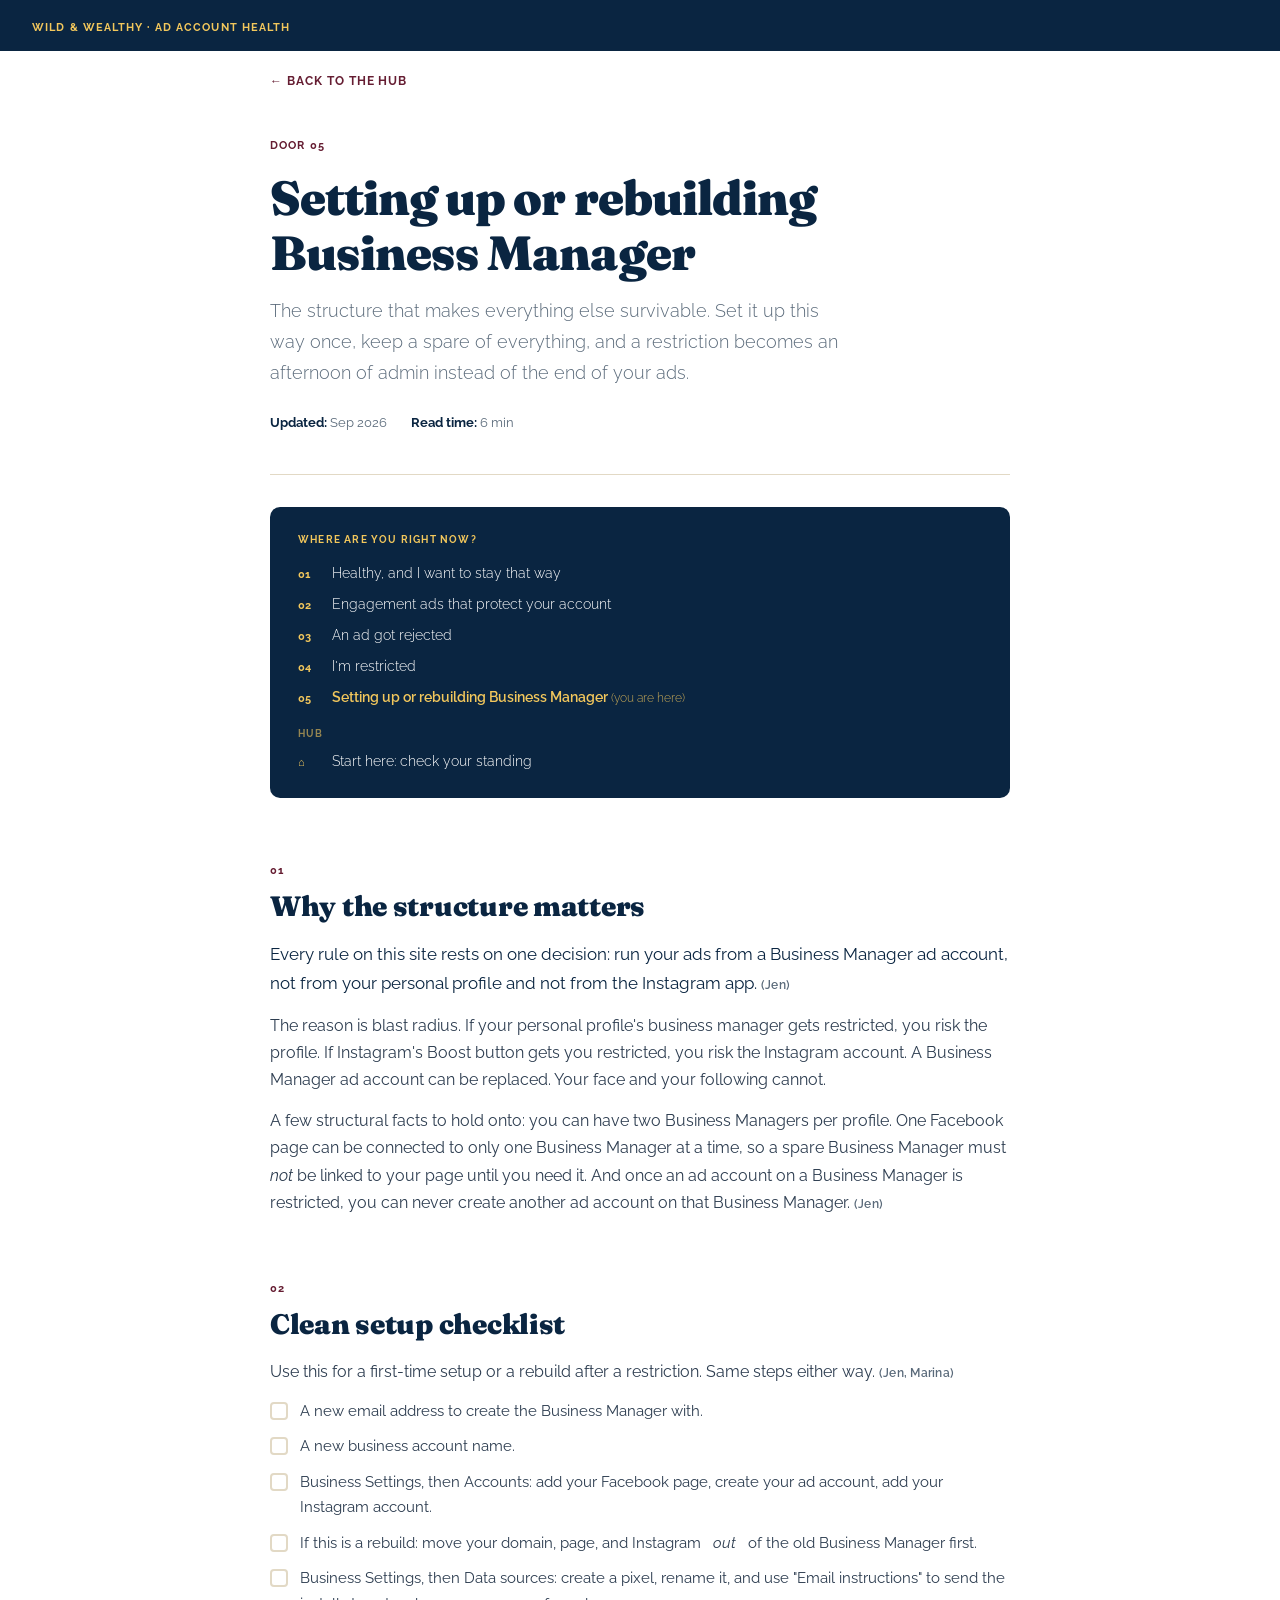
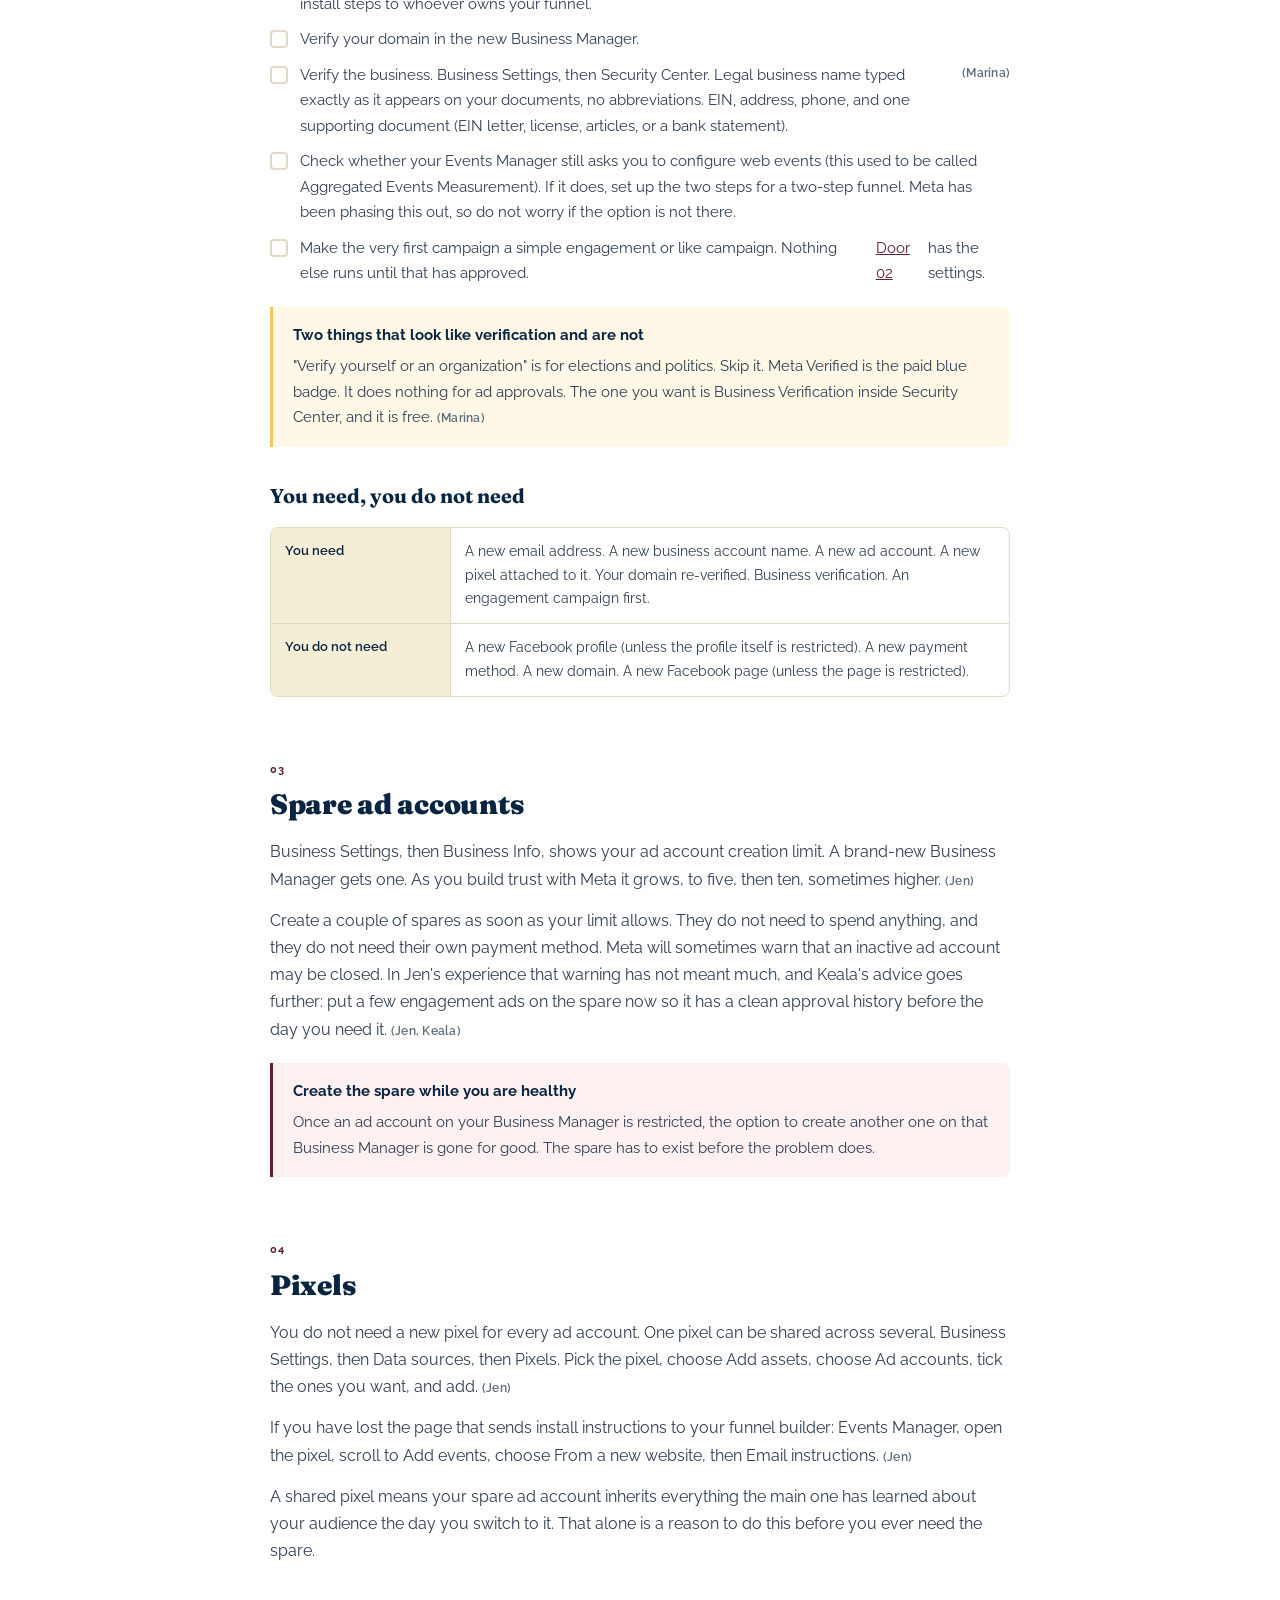
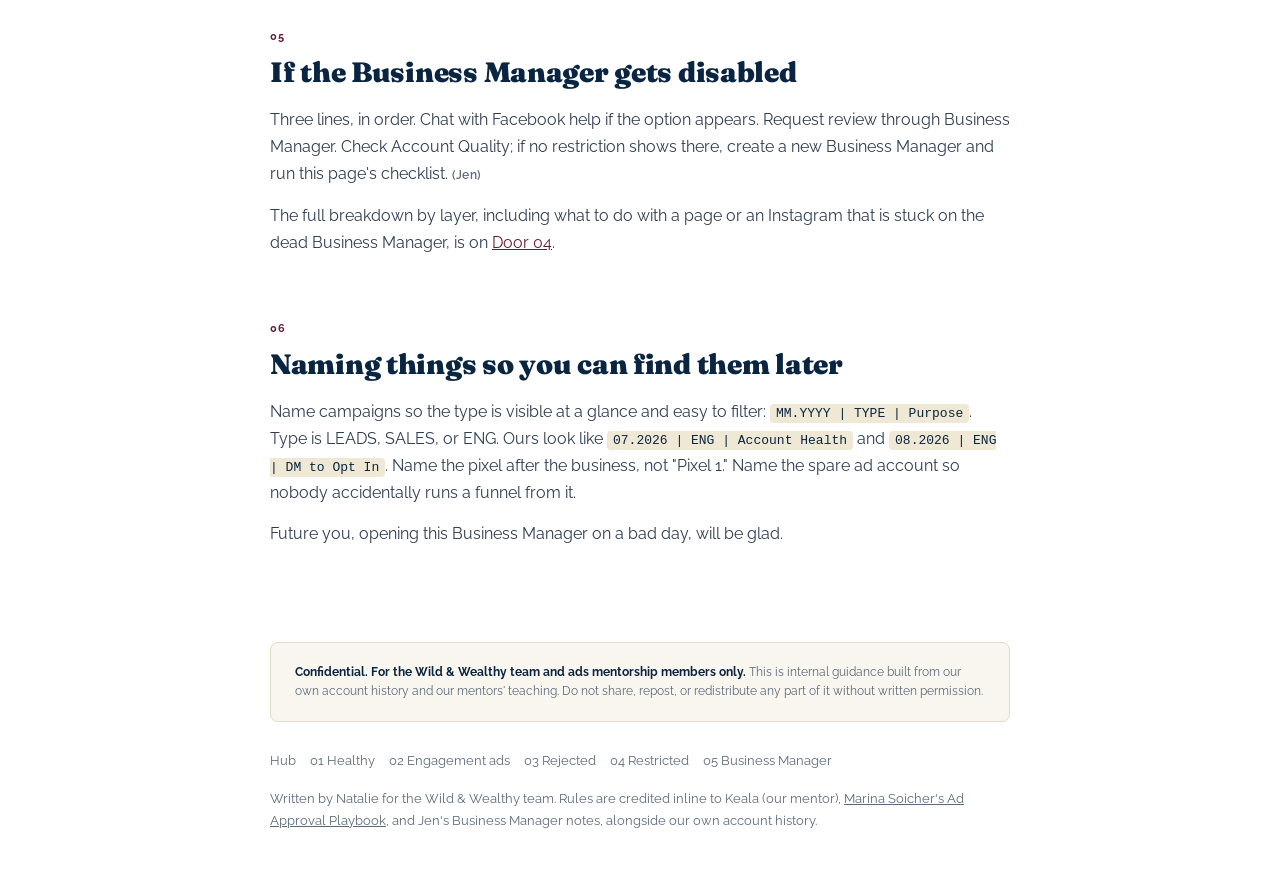
==== business-manager/index.html @ 51f1d4b3 "Ad Account Health reference site: hub + 5 doors Co-Authored-By: Claude Fable 5.1 <noreply@anthropic." ====
<!DOCTYPE html>
<html lang="en">
<head>
  <meta charset="UTF-8" />
  <meta name="viewport" content="width=device-width, initial-scale=1.0" />
  <title>Door 05: Setting up or rebuilding Business Manager | Ad Account Health</title>
  <link href="https://fonts.googleapis.com/css2?family=Fraunces:wght@700;900&family=Raleway:wght@300;400;600;700&display=swap" rel="stylesheet" />
  <link rel="stylesheet" href="../style.css" />
</head>
<body>

<div class="top-bar"><span>Wild &amp; Wealthy &middot; Ad Account Health</span></div>
<div class="back-wrap"><a class="back-link" href="../">&larr; Back to the hub</a></div>

<header>
  <div class="eyebrow">Door 05</div>
  <h1>Setting up or rebuilding Business Manager</h1>
  <p class="subtitle">The structure that makes everything else survivable. Set it up this way once, keep a spare of everything, and a restriction becomes an afternoon of admin instead of the end of your ads.</p>
  <div class="meta-row">
    <div class="meta-item"><strong>Updated:</strong> Sep 2026</div>
    <div class="meta-item"><strong>Read time:</strong> 6 min</div>
  </div>
</header>

<nav class="site-nav" aria-label="Site sections">
  <h2>Where are you right now?</h2>
  <ol>
    <li><span class="num">01</span><a href="../healthy/">Healthy, and I want to stay that way</a></li>
    <li><span class="num">02</span><a href="../engagement/">Engagement ads that protect your account</a></li>
    <li><span class="num">03</span><a href="../rejected/">An ad got rejected</a></li>
    <li><span class="num">04</span><a href="../restricted/">I'm restricted</a></li>
    <li class="current"><span class="num">05</span><a href="./" aria-current="page">Setting up or rebuilding Business Manager</a></li>
  </ol>
  <div class="bonus-label">Hub</div>
  <ol><li><span class="num">&#8962;</span><a href="../">Start here: check your standing</a></li></ol>
</nav>

<main>

  <section class="section" id="why-structure">
    <div class="section-label">01</div>
    <h2>Why the structure matters</h2>
    <p class="lead">Every rule on this site rests on one decision: run your ads from a Business Manager ad account, not from your personal profile and not from the Instagram app. <span class="source">(Jen)</span></p>
    <p>The reason is blast radius. If your personal profile's business manager gets restricted, you risk the profile. If Instagram's Boost button gets you restricted, you risk the Instagram account. A Business Manager ad account can be replaced. Your face and your following cannot.</p>
    <p>A few structural facts to hold onto: you can have two Business Managers per profile. One Facebook page can be connected to only one Business Manager at a time, so a spare Business Manager must <em>not</em> be linked to your page until you need it. And once an ad account on a Business Manager is restricted, you can never create another ad account on that Business Manager. <span class="source">(Jen)</span></p>
  </section>

  <section class="section" id="setup-checklist">
    <div class="section-label">02</div>
    <h2>Clean setup checklist</h2>
    <p>Use this for a first-time setup or a rebuild after a restriction. Same steps either way. <span class="source">(Jen, Marina)</span></p>
    <ul class="checklist">
      <li>A new email address to create the Business Manager with.</li>
      <li>A new business account name.</li>
      <li>Business Settings, then Accounts: add your Facebook page, create your ad account, add your Instagram account.</li>
      <li>If this is a rebuild: move your domain, page, and Instagram <em>out</em> of the old Business Manager first.</li>
      <li>Business Settings, then Data sources: create a pixel, rename it, and use "Email instructions" to send the install steps to whoever owns your funnel.</li>
      <li>Verify your domain in the new Business Manager.</li>
      <li>Verify the business. Business Settings, then Security Center. Legal business name typed exactly as it appears on your documents, no abbreviations. EIN, address, phone, and one supporting document (EIN letter, license, articles, or a bank statement). <span class="source">(Marina)</span></li>
      <li>Check whether your Events Manager still asks you to configure web events (this used to be called Aggregated Events Measurement). If it does, set up the two steps for a two-step funnel. Meta has been phasing this out, so do not worry if the option is not there.</li>
      <li>Make the very first campaign a simple engagement or like campaign. Nothing else runs until that has approved. <a href="../engagement/">Door 02</a> has the settings.</li>
    </ul>

    <div class="callout">
      <strong>Two things that look like verification and are not</strong>
      <p>"Verify yourself or an organization" is for elections and politics. Skip it. Meta Verified is the paid blue badge. It does nothing for ad approvals. The one you want is Business Verification inside Security Center, and it is free. <span class="source">(Marina)</span></p>
    </div>

    <h3>You need, you do not need</h3>
    <div class="prop-table">
      <div class="row"><div class="key">You need</div><div class="val">A new email address. A new business account name. A new ad account. A new pixel attached to it. Your domain re-verified. Business verification. An engagement campaign first.</div></div>
      <div class="row"><div class="key">You do not need</div><div class="val">A new Facebook profile (unless the profile itself is restricted). A new payment method. A new domain. A new Facebook page (unless the page is restricted).</div></div>
    </div>
  </section>

  <section class="section" id="spare-accounts">
    <div class="section-label">03</div>
    <h2>Spare ad accounts</h2>
    <p>Business Settings, then Business Info, shows your ad account creation limit. A brand-new Business Manager gets one. As you build trust with Meta it grows, to five, then ten, sometimes higher. <span class="source">(Jen)</span></p>
    <p>Create a couple of spares as soon as your limit allows. They do not need to spend anything, and they do not need their own payment method. Meta will sometimes warn that an inactive ad account may be closed. In Jen's experience that warning has not meant much, and Keala's advice goes further: put a few engagement ads on the spare now so it has a clean approval history before the day you need it. <span class="source">(Jen, Keala)</span></p>
    <div class="callout warning">
      <strong>Create the spare while you are healthy</strong>
      <p>Once an ad account on your Business Manager is restricted, the option to create another one on that Business Manager is gone for good. The spare has to exist before the problem does.</p>
    </div>
  </section>

  <section class="section" id="pixels">
    <div class="section-label">04</div>
    <h2>Pixels</h2>
    <p>You do not need a new pixel for every ad account. One pixel can be shared across several. Business Settings, then Data sources, then Pixels. Pick the pixel, choose Add assets, choose Ad accounts, tick the ones you want, and add. <span class="source">(Jen)</span></p>
    <p>If you have lost the page that sends install instructions to your funnel builder: Events Manager, open the pixel, scroll to Add events, choose From a new website, then Email instructions. <span class="source">(Jen)</span></p>
    <p>A shared pixel means your spare ad account inherits everything the main one has learned about your audience the day you switch to it. That alone is a reason to do this before you ever need the spare.</p>
  </section>

  <section class="section" id="if-disabled">
    <div class="section-label">05</div>
    <h2>If the Business Manager gets disabled</h2>
    <p>Three lines, in order. Chat with Facebook help if the option appears. Request review through Business Manager. Check Account Quality; if no restriction shows there, create a new Business Manager and run this page's checklist. <span class="source">(Jen)</span></p>
    <p>The full breakdown by layer, including what to do with a page or an Instagram that is stuck on the dead Business Manager, is on <a href="../restricted/">Door 04</a>.</p>
  </section>

  <section class="section" id="naming">
    <div class="section-label">06</div>
    <h2>Naming things so you can find them later</h2>
    <p>Name campaigns so the type is visible at a glance and easy to filter: <code>MM.YYYY | TYPE | Purpose</code>. Type is LEADS, SALES, or ENG. Ours look like <code>07.2026 | ENG | Account Health</code> and <code>08.2026 | ENG | DM to Opt In</code>. Name the pixel after the business, not "Pixel 1." Name the spare ad account so nobody accidentally runs a funnel from it.</p>
    <p>Future you, opening this Business Manager on a bad day, will be glad.</p>
  </section>

</main>

<div class="disclaimer">
  <strong>Confidential. For the Wild &amp; Wealthy team and ads mentorship members only.</strong> This is internal guidance built from our own account history and our mentors' teaching. Do not share, repost, or redistribute any part of it without written permission.
</div>
<footer>
  <ul class="footer-nav">
    <li><a href="../">Hub</a></li>
    <li><a href="../healthy/">01 Healthy</a></li>
    <li><a href="../engagement/">02 Engagement ads</a></li>
    <li><a href="../rejected/">03 Rejected</a></li>
    <li><a href="../restricted/">04 Restricted</a></li>
    <li><a href="./">05 Business Manager</a></li>
  </ul>
  <p>Written by Natalie for the Wild &amp; Wealthy team. Rules are credited inline to Keala (our mentor), <a href="https://marinasoicher.github.io/ad-approval-playbook/" target="_blank" rel="noopener">Marina Soicher's Ad Approval Playbook</a>, and Jen's Business Manager notes, alongside our own account history.</p>
</footer>

</body>
</html>
---- style.css ----
/* Wild & Wealthy · Ad Account Health · shared stylesheet
   Based on the meta-setup-guide template (brand guide colors + fonts). */

*, *::before, *::after { box-sizing: border-box; margin: 0; padding: 0; }

:root {
  --burgundy: #651D32;
  --navy: #0A2541;
  --green: #36482F;
  --yellow: #F2C75C;
  --cream: #F5EED7;

  --text: #0A2541;
  --body: #2d3d50;
  --muted: #5a6a7a;
  --border: #e2d9c5;
  --bg-soft: #F5EED7;
  --bg-code: #eee8d5;
  --accent-light: #fdf5f7;
  --max-width: 740px;
}

html { scroll-behavior: smooth; }

body {
  font-family: 'Raleway', -apple-system, BlinkMacSystemFont, sans-serif;
  font-size: 16px;
  line-height: 1.7;
  color: var(--text);
  background: #fff;
  padding: 0 24px;
}

/* ── Top bar ── */
.top-bar { background: var(--navy); margin: 0 -24px; padding: 12px 32px; }
.top-bar span {
  font-size: 11px; font-weight: 700; letter-spacing: 0.1em;
  text-transform: uppercase; color: var(--yellow);
}

/* ── Back link (door pages) ── */
.back-link {
  display: inline-block;
  max-width: var(--max-width);
  margin: 20px auto 0;
  font-size: 12px; font-weight: 700; letter-spacing: 0.08em;
  text-transform: uppercase; color: var(--burgundy); text-decoration: none;
}
.back-wrap { max-width: var(--max-width); margin: 0 auto; }
.back-link:hover { text-decoration: underline; }

/* ── Header ── */
header {
  max-width: var(--max-width);
  margin: 0 auto;
  padding: 44px 0 40px;
  border-bottom: 1px solid var(--border);
}
.eyebrow {
  font-size: 11px; font-weight: 700; letter-spacing: 0.1em;
  text-transform: uppercase; color: var(--burgundy); margin-bottom: 14px;
}
header h1 {
  font-family: 'Fraunces', Georgia, serif;
  font-size: clamp(32px, 5vw, 48px);
  font-weight: 900; letter-spacing: -0.02em; line-height: 1.15;
  color: var(--navy); margin-bottom: 16px;
}
header .subtitle { font-size: 18px; font-weight: 300; color: var(--muted); max-width: 580px; }
.meta-row { display: flex; gap: 24px; margin-top: 24px; flex-wrap: wrap; }
.meta-item { font-size: 13px; color: var(--muted); }
.meta-item strong { color: var(--text); }

/* ── Site nav (door pages) ── */
nav.site-nav {
  max-width: var(--max-width);
  margin: 32px auto 0;
  background: var(--navy);
  border-radius: 10px;
  padding: 24px 28px;
}
nav.site-nav h2 {
  font-size: 10px; font-weight: 700; letter-spacing: 0.12em;
  text-transform: uppercase; color: var(--yellow); margin-bottom: 14px;
}
nav.site-nav ol { list-style: none; display: flex; flex-direction: column; gap: 7px; }
nav.site-nav ol li { display: flex; align-items: baseline; gap: 12px; }
nav.site-nav ol li .num { font-size: 11px; font-weight: 700; color: var(--yellow); min-width: 22px; }
nav.site-nav ol li a { font-size: 14px; font-weight: 300; color: #fff; text-decoration: none; }
nav.site-nav ol li a:hover { color: var(--yellow); }
nav.site-nav ol li.current a { color: var(--yellow); font-weight: 600; }
nav.site-nav ol li.current a::after { content: '  (you are here)'; font-weight: 300; font-size: 12px; opacity: 0.8; }
nav.site-nav .bonus-label {
  font-size: 10px; font-weight: 700; letter-spacing: 0.1em; text-transform: uppercase;
  color: rgba(242,199,92,0.6); margin-top: 16px; margin-bottom: 8px;
}

/* ── Main + sections ── */
main { max-width: var(--max-width); margin: 0 auto; padding-bottom: 80px; }
.section { margin-top: 64px; scroll-margin-top: 24px; }
.section-label {
  font-size: 11px; font-weight: 700; letter-spacing: 0.12em;
  text-transform: uppercase; color: var(--burgundy); margin-bottom: 8px;
}
.section h2 {
  font-family: 'Fraunces', Georgia, serif;
  font-size: 28px; font-weight: 900; letter-spacing: -0.01em; line-height: 1.25;
  color: var(--navy); margin-bottom: 16px;
}
.section h3 {
  font-family: 'Fraunces', Georgia, serif;
  font-size: 20px; font-weight: 700; color: var(--navy); margin: 32px 0 10px;
}
.section p { margin-bottom: 14px; color: var(--body); }
.section p.lead { font-size: 17px; color: var(--text); }
.source { font-size: 12px; color: var(--muted); font-weight: 600; letter-spacing: 0.02em; white-space: nowrap; }

.step-label {
  display: inline-block; font-size: 11px; font-weight: 700; letter-spacing: 0.08em;
  text-transform: uppercase; color: var(--green); margin-top: 32px; margin-bottom: 6px;
}

/* ── Lists ── */
.checklist { list-style: none; display: flex; flex-direction: column; gap: 10px; margin: 14px 0; }
.checklist li { display: flex; gap: 12px; align-items: flex-start; font-size: 15px; color: var(--body); }
.checklist li::before {
  content: ''; width: 18px; height: 18px; min-width: 18px;
  border: 2px solid var(--border); border-radius: 4px; margin-top: 3px;
}
ol.steps { padding-left: 20px; margin: 14px 0; display: flex; flex-direction: column; gap: 9px; font-size: 15px; color: var(--body); line-height: 1.6; }
ul.bullets { padding-left: 20px; margin: 14px 0; display: flex; flex-direction: column; gap: 8px; font-size: 15px; color: var(--body); }

/* ── Code ── */
code {
  font-family: 'SF Mono', 'Fira Code', Menlo, monospace; font-size: 13px;
  background: var(--bg-code); padding: 2px 6px; border-radius: 4px; color: var(--navy);
}

/* ── Callouts ── */
.callout {
  background: #fff8e6; border-left: 3px solid var(--yellow);
  border-radius: 0 8px 8px 0; padding: 16px 20px; margin: 20px 0;
  font-size: 15px; color: var(--body);
}
.callout.tip { background: #f0f7f0; border-left-color: var(--green); }
.callout.warning { background: #fdf0f0; border-left-color: var(--burgundy); }
.callout strong { display: block; margin-bottom: 6px; color: var(--navy); }
.callout p { margin-bottom: 8px; }
.callout p:last-child { margin-bottom: 0; }

/* ── Door cards (hub) ── */
.template-grid { display: grid; grid-template-columns: 1fr 1fr; gap: 16px; margin: 20px 0; }
.template-card {
  border: 2px solid var(--border); border-radius: 10px; padding: 24px;
  text-decoration: none; color: var(--text); transition: border-color 0.2s, transform 0.2s; display: block;
}
.template-card:hover { border-color: var(--burgundy); transform: translateY(-2px); text-decoration: none; }
.template-card .card-label {
  font-size: 11px; font-weight: 700; letter-spacing: 0.08em;
  text-transform: uppercase; color: var(--burgundy); margin-bottom: 8px;
}
.template-card .card-title { font-family: 'Fraunces', serif; font-size: 17px; font-weight: 700; color: var(--navy); margin-bottom: 6px; line-height: 1.3; }
.template-card .card-desc { font-size: 13px; color: var(--muted); line-height: 1.55; }
.template-card.wide { grid-column: 1 / -1; }

/* ── Step blocks ── */
.baseline-item { border: 1px solid var(--border); border-radius: 10px; padding: 26px 28px 22px; margin: 20px 0; }
.baseline-number { font-size: 11px; font-weight: 700; letter-spacing: 0.08em; text-transform: uppercase; color: var(--muted); margin-bottom: 6px; }
.baseline-title { font-family: 'Fraunces', serif; font-size: 18px; font-weight: 700; color: var(--navy); margin-bottom: 8px; }
.baseline-def { font-size: 15px; margin-bottom: 10px; color: var(--body); }
.baseline-note { font-size: 13px; color: var(--muted); font-style: italic; margin-top: 10px; }

/* ── Prop table ── */
.prop-table { width: 100%; border: 1px solid var(--border); border-radius: 8px; overflow: hidden; margin: 14px 0; font-size: 14px; }
.prop-table .row { display: grid; grid-template-columns: 180px 1fr; border-bottom: 1px solid var(--border); }
.prop-table .row:last-child { border-bottom: none; }
.prop-table .key { background: var(--bg-soft); padding: 12px 14px; font-weight: 600; font-size: 13px; color: var(--navy); border-right: 1px solid var(--border); }
.prop-table .val { padding: 12px 14px; color: var(--body); }

/* ── Tables ── */
.table-wrap { overflow-x: auto; margin: 16px 0; }
table { width: 100%; border-collapse: collapse; font-size: 14px; margin: 16px 0; }
.table-wrap table { margin: 0; min-width: 520px; }
th {
  text-align: left; font-size: 11px; font-weight: 700; text-transform: uppercase;
  letter-spacing: 0.08em; color: var(--muted); padding: 10px 12px; border-bottom: 2px solid var(--border);
}
td { padding: 10px 12px; border-bottom: 1px solid var(--border); vertical-align: top; line-height: 1.5; color: var(--body); }
tr:last-child td { border-bottom: none; }
tr:hover td { background: var(--bg-soft); }
table.two-col th:first-child { color: var(--green); }
table.two-col th:last-child { color: var(--burgundy); }
table.two-col td { width: 50%; }

/* ── Flagged words box ── */
.flag-box {
  border: 2px solid var(--burgundy); background: var(--accent-light);
  border-radius: 10px; padding: 24px 26px; margin: 20px 0; scroll-margin-top: 24px;
}
.flag-box .prop-table { background: #fff; }
.flag-box .prop-table .row { grid-template-columns: 200px 1fr; }
span.flag {
  font-family: 'SF Mono', 'Fira Code', Menlo, monospace; font-size: 13px;
  color: var(--burgundy); background: #fff; border: 1px solid #ead7dc;
  padding: 1px 6px; border-radius: 4px; white-space: nowrap;
}

/* ── Divider + links ── */
hr { border: none; border-top: 1px solid var(--border); margin: 48px 0; }
a { color: var(--burgundy); }
a:hover { text-decoration: underline; }

/* ── Disclaimer + footer ── */
.disclaimer {
  max-width: var(--max-width); margin: 0 auto; padding: 20px 24px;
  background: #f9f6ef; border: 1px solid var(--border); border-radius: 8px;
  font-size: 12px; color: var(--muted); line-height: 1.6;
}
.disclaimer strong { color: var(--text); }
footer {
  max-width: var(--max-width); margin: 0 auto; padding: 28px 0 64px;
  font-size: 13px; color: var(--muted);
}
footer a { color: var(--muted); }
.footer-nav { list-style: none; display: flex; flex-wrap: wrap; gap: 6px 14px; margin-bottom: 16px; padding: 0; }
.footer-nav li a { font-size: 13px; text-decoration: none; }
.footer-nav li a:hover { text-decoration: underline; color: var(--burgundy); }

@media (max-width: 600px) {
  header { padding: 36px 0 30px; }
  .section { margin-top: 48px; }
  .prop-table .row, .flag-box .prop-table .row { grid-template-columns: 1fr; }
  .prop-table .key { border-right: none; border-bottom: 1px solid var(--border); }
  .template-grid { grid-template-columns: 1fr; }
  .baseline-item { padding: 20px 18px 18px; }
  .flag-box { padding: 18px 16px; }
  nav.site-nav ol li.current a::after { content: ''; }
}
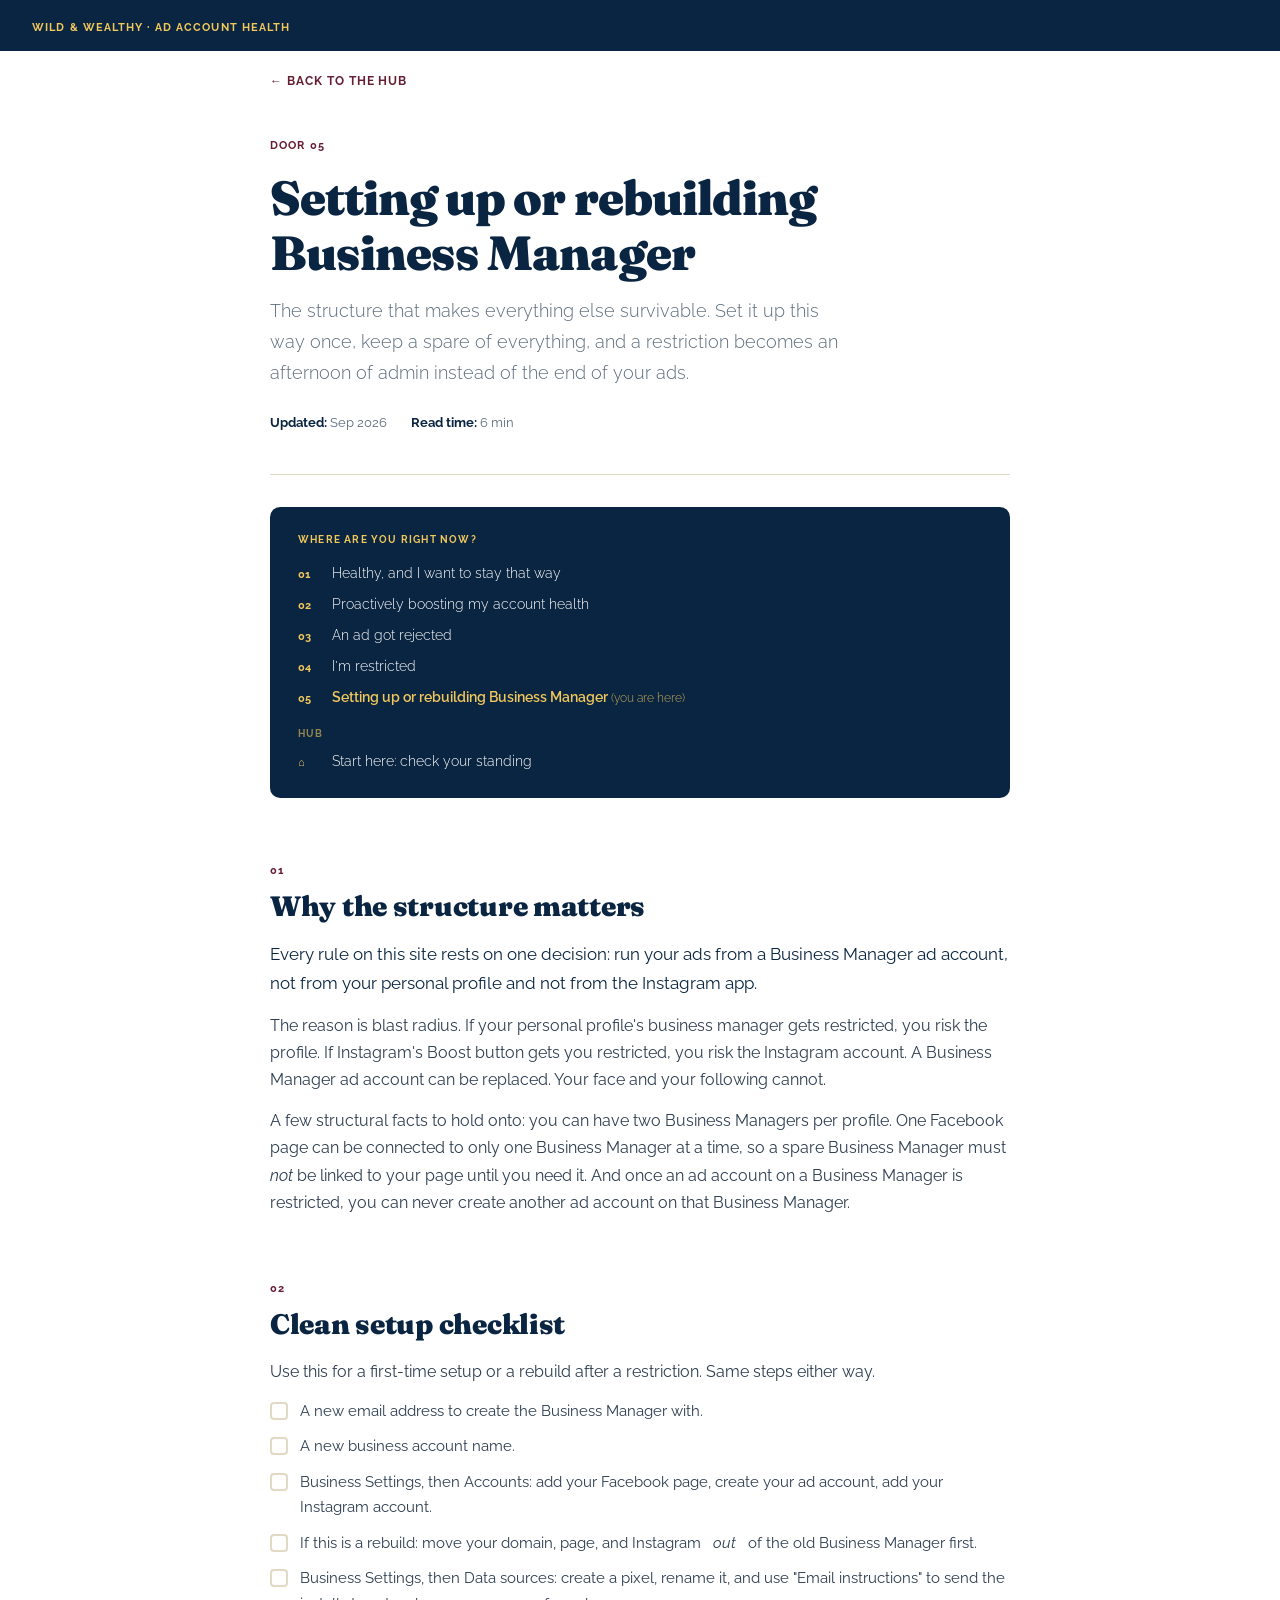
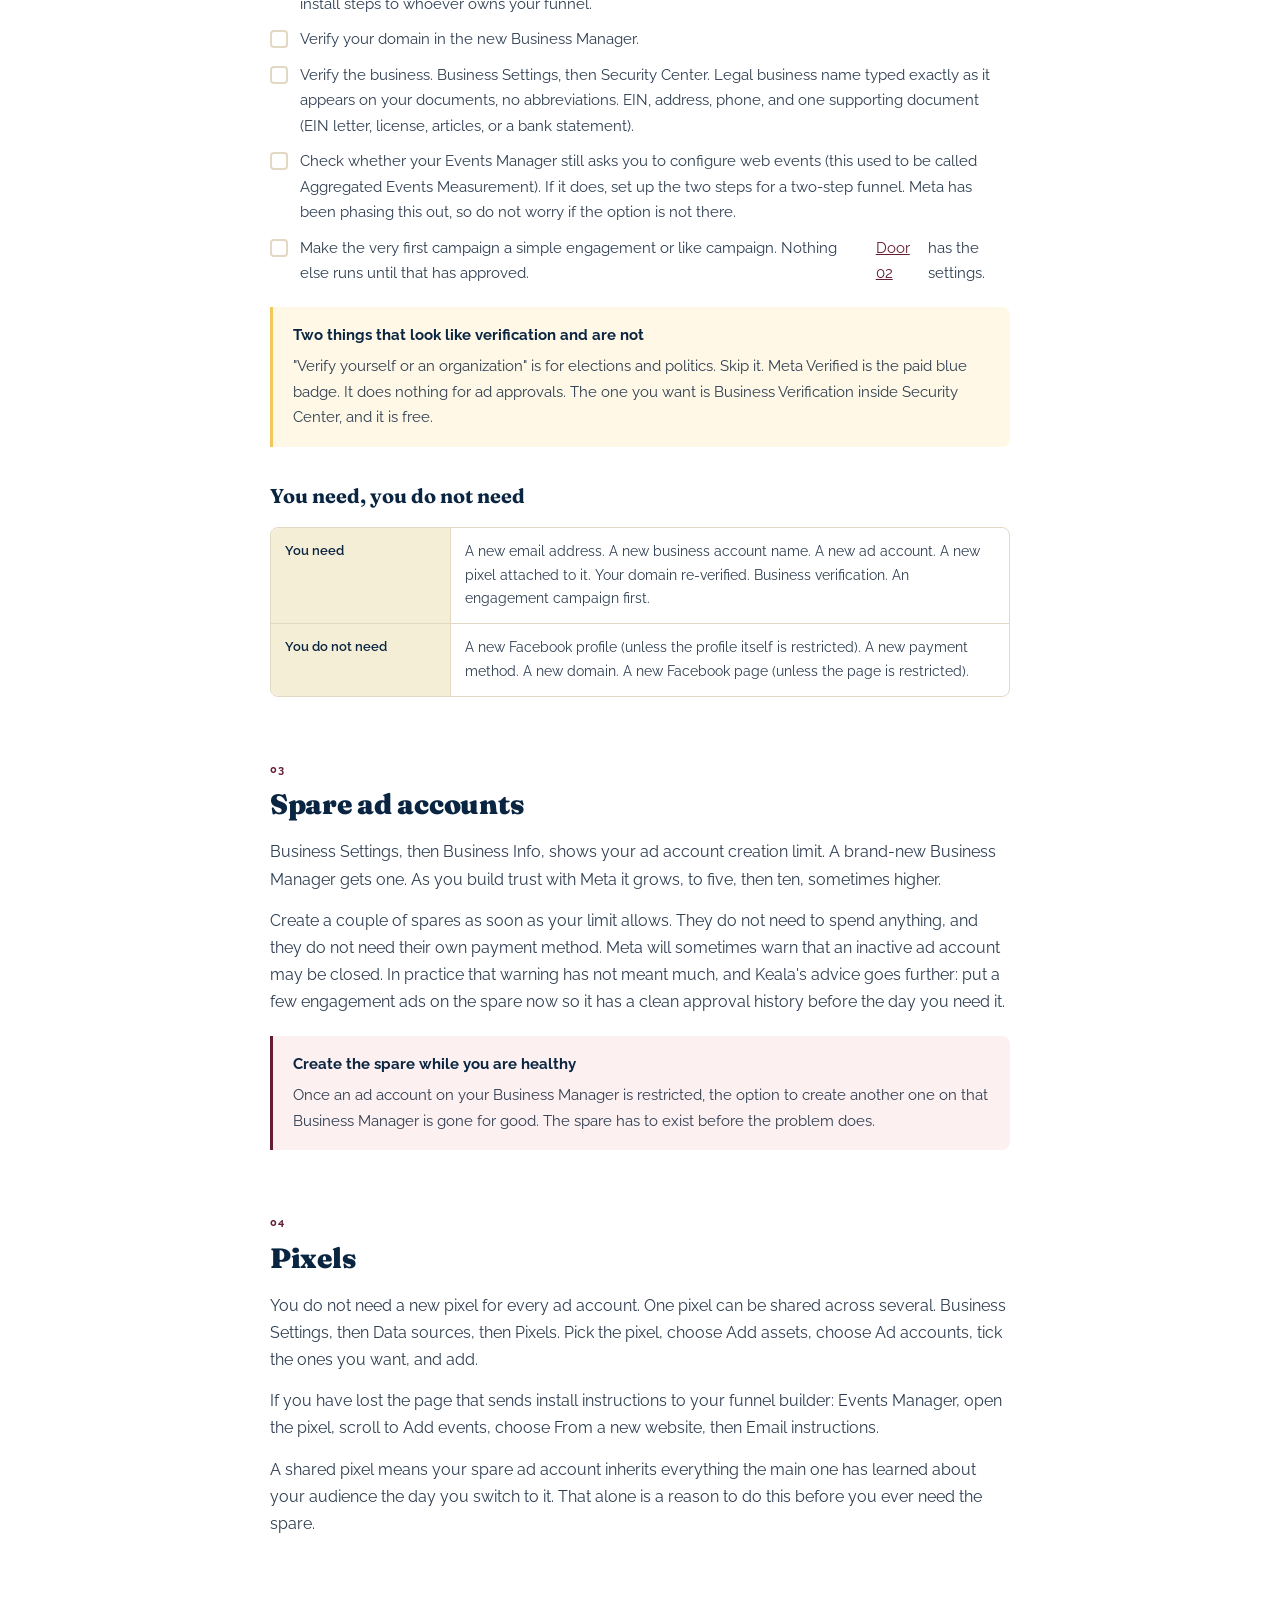
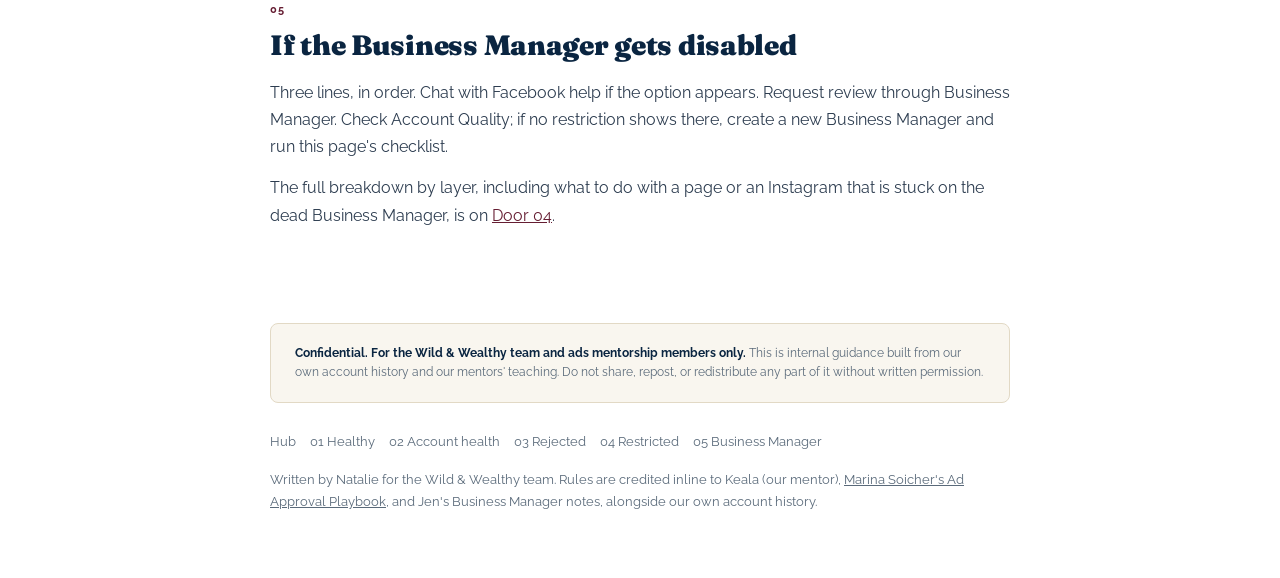
==== commit ae2b55d6: "Apply Natalie's review edits: strip mentor tags, creative-first rejection flow, Door 2 trims Co-Auth" ====
--- a/business-manager/index.html
+++ b/business-manager/index.html
@@ -26,7 +26,7 @@
   <h2>Where are you right now?</h2>
   <ol>
     <li><span class="num">01</span><a href="../healthy/">Healthy, and I want to stay that way</a></li>
-    <li><span class="num">02</span><a href="../engagement/">Engagement ads that protect your account</a></li>
+    <li><span class="num">02</span><a href="../engagement/">Proactively boosting my account health</a></li>
     <li><span class="num">03</span><a href="../rejected/">An ad got rejected</a></li>
     <li><span class="num">04</span><a href="../restricted/">I'm restricted</a></li>
     <li class="current"><span class="num">05</span><a href="./" aria-current="page">Setting up or rebuilding Business Manager</a></li>
@@ -40,15 +40,15 @@
   <section class="section" id="why-structure">
     <div class="section-label">01</div>
     <h2>Why the structure matters</h2>
-    <p class="lead">Every rule on this site rests on one decision: run your ads from a Business Manager ad account, not from your personal profile and not from the Instagram app. <span class="source">(Jen)</span></p>
+    <p class="lead">Every rule on this site rests on one decision: run your ads from a Business Manager ad account, not from your personal profile and not from the Instagram app.</p>
     <p>The reason is blast radius. If your personal profile's business manager gets restricted, you risk the profile. If Instagram's Boost button gets you restricted, you risk the Instagram account. A Business Manager ad account can be replaced. Your face and your following cannot.</p>
-    <p>A few structural facts to hold onto: you can have two Business Managers per profile. One Facebook page can be connected to only one Business Manager at a time, so a spare Business Manager must <em>not</em> be linked to your page until you need it. And once an ad account on a Business Manager is restricted, you can never create another ad account on that Business Manager. <span class="source">(Jen)</span></p>
+    <p>A few structural facts to hold onto: you can have two Business Managers per profile. One Facebook page can be connected to only one Business Manager at a time, so a spare Business Manager must <em>not</em> be linked to your page until you need it. And once an ad account on a Business Manager is restricted, you can never create another ad account on that Business Manager.</p>
   </section>
 
   <section class="section" id="setup-checklist">
     <div class="section-label">02</div>
     <h2>Clean setup checklist</h2>
-    <p>Use this for a first-time setup or a rebuild after a restriction. Same steps either way. <span class="source">(Jen, Marina)</span></p>
+    <p>Use this for a first-time setup or a rebuild after a restriction. Same steps either way.</p>
     <ul class="checklist">
       <li>A new email address to create the Business Manager with.</li>
       <li>A new business account name.</li>
@@ -56,14 +56,14 @@
       <li>If this is a rebuild: move your domain, page, and Instagram <em>out</em> of the old Business Manager first.</li>
       <li>Business Settings, then Data sources: create a pixel, rename it, and use "Email instructions" to send the install steps to whoever owns your funnel.</li>
       <li>Verify your domain in the new Business Manager.</li>
-      <li>Verify the business. Business Settings, then Security Center. Legal business name typed exactly as it appears on your documents, no abbreviations. EIN, address, phone, and one supporting document (EIN letter, license, articles, or a bank statement). <span class="source">(Marina)</span></li>
+      <li>Verify the business. Business Settings, then Security Center. Legal business name typed exactly as it appears on your documents, no abbreviations. EIN, address, phone, and one supporting document (EIN letter, license, articles, or a bank statement).</li>
       <li>Check whether your Events Manager still asks you to configure web events (this used to be called Aggregated Events Measurement). If it does, set up the two steps for a two-step funnel. Meta has been phasing this out, so do not worry if the option is not there.</li>
       <li>Make the very first campaign a simple engagement or like campaign. Nothing else runs until that has approved. <a href="../engagement/">Door 02</a> has the settings.</li>
     </ul>
 
     <div class="callout">
       <strong>Two things that look like verification and are not</strong>
-      <p>"Verify yourself or an organization" is for elections and politics. Skip it. Meta Verified is the paid blue badge. It does nothing for ad approvals. The one you want is Business Verification inside Security Center, and it is free. <span class="source">(Marina)</span></p>
+      <p>"Verify yourself or an organization" is for elections and politics. Skip it. Meta Verified is the paid blue badge. It does nothing for ad approvals. The one you want is Business Verification inside Security Center, and it is free.</p>
     </div>
 
     <h3>You need, you do not need</h3>
@@ -76,8 +76,8 @@
   <section class="section" id="spare-accounts">
     <div class="section-label">03</div>
     <h2>Spare ad accounts</h2>
-    <p>Business Settings, then Business Info, shows your ad account creation limit. A brand-new Business Manager gets one. As you build trust with Meta it grows, to five, then ten, sometimes higher. <span class="source">(Jen)</span></p>
-    <p>Create a couple of spares as soon as your limit allows. They do not need to spend anything, and they do not need their own payment method. Meta will sometimes warn that an inactive ad account may be closed. In Jen's experience that warning has not meant much, and Keala's advice goes further: put a few engagement ads on the spare now so it has a clean approval history before the day you need it. <span class="source">(Jen, Keala)</span></p>
+    <p>Business Settings, then Business Info, shows your ad account creation limit. A brand-new Business Manager gets one. As you build trust with Meta it grows, to five, then ten, sometimes higher.</p>
+    <p>Create a couple of spares as soon as your limit allows. They do not need to spend anything, and they do not need their own payment method. Meta will sometimes warn that an inactive ad account may be closed. In practice that warning has not meant much, and Keala's advice goes further: put a few engagement ads on the spare now so it has a clean approval history before the day you need it.</p>
     <div class="callout warning">
       <strong>Create the spare while you are healthy</strong>
       <p>Once an ad account on your Business Manager is restricted, the option to create another one on that Business Manager is gone for good. The spare has to exist before the problem does.</p>
@@ -87,24 +87,18 @@
   <section class="section" id="pixels">
     <div class="section-label">04</div>
     <h2>Pixels</h2>
-    <p>You do not need a new pixel for every ad account. One pixel can be shared across several. Business Settings, then Data sources, then Pixels. Pick the pixel, choose Add assets, choose Ad accounts, tick the ones you want, and add. <span class="source">(Jen)</span></p>
-    <p>If you have lost the page that sends install instructions to your funnel builder: Events Manager, open the pixel, scroll to Add events, choose From a new website, then Email instructions. <span class="source">(Jen)</span></p>
+    <p>You do not need a new pixel for every ad account. One pixel can be shared across several. Business Settings, then Data sources, then Pixels. Pick the pixel, choose Add assets, choose Ad accounts, tick the ones you want, and add.</p>
+    <p>If you have lost the page that sends install instructions to your funnel builder: Events Manager, open the pixel, scroll to Add events, choose From a new website, then Email instructions.</p>
     <p>A shared pixel means your spare ad account inherits everything the main one has learned about your audience the day you switch to it. That alone is a reason to do this before you ever need the spare.</p>
   </section>
 
   <section class="section" id="if-disabled">
     <div class="section-label">05</div>
     <h2>If the Business Manager gets disabled</h2>
-    <p>Three lines, in order. Chat with Facebook help if the option appears. Request review through Business Manager. Check Account Quality; if no restriction shows there, create a new Business Manager and run this page's checklist. <span class="source">(Jen)</span></p>
+    <p>Three lines, in order. Chat with Facebook help if the option appears. Request review through Business Manager. Check Account Quality; if no restriction shows there, create a new Business Manager and run this page's checklist.</p>
     <p>The full breakdown by layer, including what to do with a page or an Instagram that is stuck on the dead Business Manager, is on <a href="../restricted/">Door 04</a>.</p>
   </section>
 
-  <section class="section" id="naming">
-    <div class="section-label">06</div>
-    <h2>Naming things so you can find them later</h2>
-    <p>Name campaigns so the type is visible at a glance and easy to filter: <code>MM.YYYY | TYPE | Purpose</code>. Type is LEADS, SALES, or ENG. Ours look like <code>07.2026 | ENG | Account Health</code> and <code>08.2026 | ENG | DM to Opt In</code>. Name the pixel after the business, not "Pixel 1." Name the spare ad account so nobody accidentally runs a funnel from it.</p>
-    <p>Future you, opening this Business Manager on a bad day, will be glad.</p>
-  </section>
 
 </main>
 
@@ -115,7 +109,7 @@
   <ul class="footer-nav">
     <li><a href="../">Hub</a></li>
     <li><a href="../healthy/">01 Healthy</a></li>
-    <li><a href="../engagement/">02 Engagement ads</a></li>
+    <li><a href="../engagement/">02 Account health</a></li>
     <li><a href="../rejected/">03 Rejected</a></li>
     <li><a href="../restricted/">04 Restricted</a></li>
     <li><a href="./">05 Business Manager</a></li>
